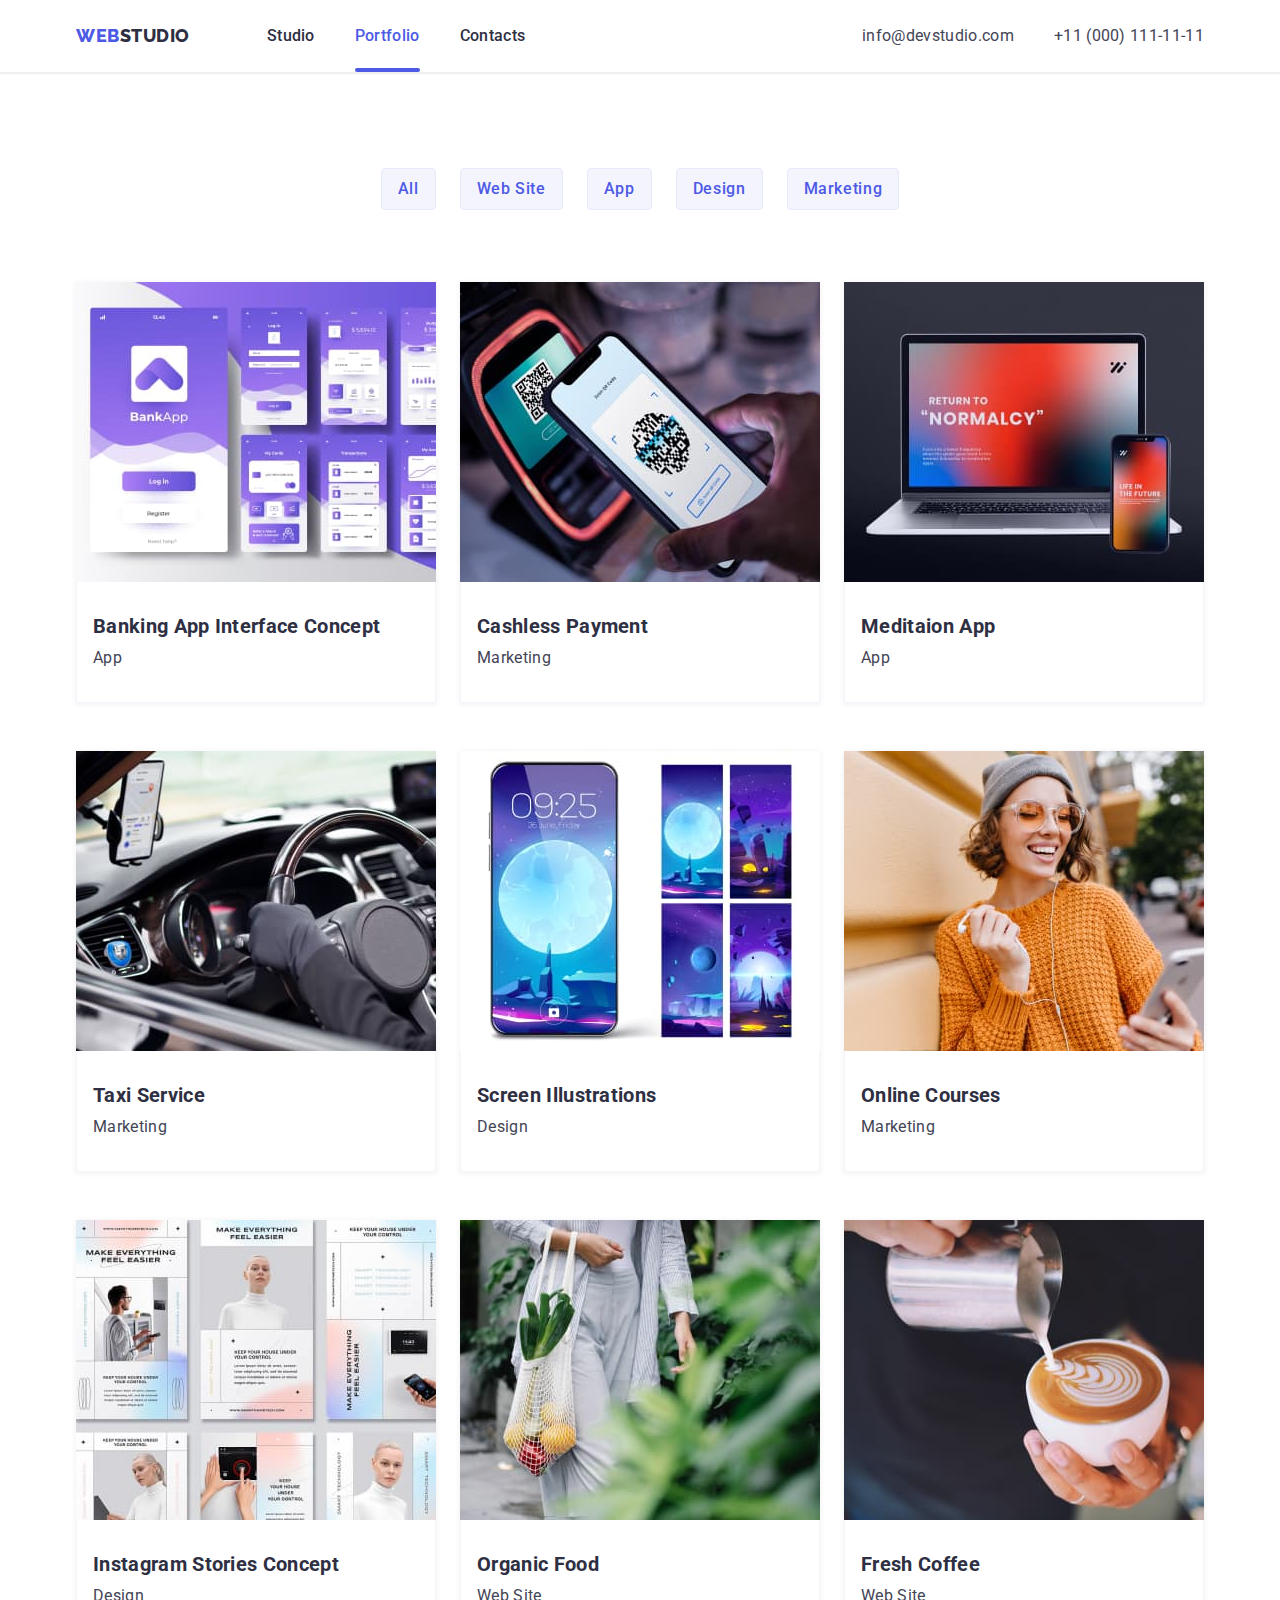
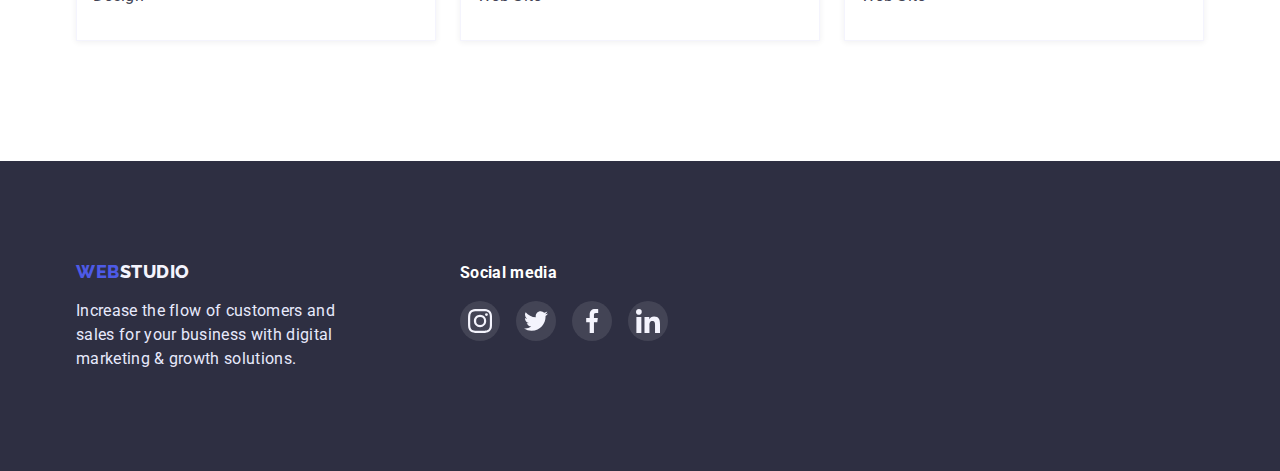
==== portfolio.html @ 5ba88cb9 "Скопіював попреднє" ====
<!DOCTYPE html>
<html lang="en">
  <head>
    <meta charset="UTF-8" />
    <meta http-equiv="X-UA-Compatible" content="IE=edge" />
    <meta name="viewport" content="width=device-width, initial-scale=1.0" />
    <title>Portfolio</title>
    <link rel="preconnect" href="https://fonts.googleapis.com" />
    <link rel="preconnect" href="https://fonts.gstatic.com" crossorigin />
    <link
      href="https://fonts.googleapis.com/css2?family=Raleway:wght@700;800&family=Roboto:wght@400;500;700;900&display=swap"
      rel="stylesheet"
    />
    <link
      rel="stylesheet"
      href="https://cdn.jsdelivr.net/npm/modern-normalize@1.1.0/modern-normalize.min.css"
    />
    <link rel="stylesheet" href="./css/styles.css" />
  </head>
  <body>
    <!---INFO HEADER-->
    <header class="page-header">
      <div class="container page-header-container">
        <nav class="page-nav">
          <a class="logo-link link" href="./index.html"
            >Web<span class="logo-navy-blue">studio</span></a
          >
          <ul class="menu list">
            <li class="menu-item">
              <a class="menu-link link" href="./index.html">Studio</a>
            </li>
            <li class="menu-item">
              <a class="menu-link link current-page" href="">Portfolio</a>
            </li>
            <li class="menu-item">
              <a class="menu-link link" href="">Contacts</a>
            </li>
          </ul>
        </nav>
        <ul class="contact-information list">
          <li class="mail menu-contact">
            <a class="mail-adress link" href="mailto:info@devstudio.com"
              >info@devstudio.com</a
            >
          </li>
          <li class="tel menu-contact">
            <a class="phone-number link" href="tel:+110001111111"
              >+11 (000) 111-11-11</a
            >
          </li>
        </ul>
      </div>
    </header>

    <!--MAIN FILTERS LIST-->
    <main>
      <section>
        <div class="container">
          <h1 class="portfolio-title visually-hidden">Our product</h1>
          <ul class="list filters-list-item">
            <li>
              <button type="button" class="filters-list">All</button>
            </li>
            <li>
              <button type="button" class="filters-list">Web Site</button>
            </li>
            <li>
              <button type="button" class="filters-list">App</button>
            </li>
            <li>
              <button type="button" class="filters-list">Design</button>
            </li>
            <li>
              <button type="button" class="filters-list">Marketing</button>
            </li>
          </ul>

          <!--MAIN CONTENT PICTURES-->
          <ul class="list portfolio-list">
            <li class="portfolio-list-card">
              <a href="" class="portfolio-link link">
                <div class="portfolio-list-overlay">
                  <img
                    src="./images/banking-app.jpg"
                    alt="Banking App Interface"
                    width="360"
                    height="300"
                  />
                  <p class="overlay">
                    14 Stylish and User-Friendly App Design Concepts · Task
                    Manager App · Calorie Tracker App · Exotic Fruit Ecommerce
                    App · Cloud Storage App
                  </p>
                </div>
                <div class="portfolio-card-text">
                  <h2 class="subtitle">Banking App Interface Concept</h2>
                  <p class="text">App</p>
                </div></a
              >
            </li>
            <li class="portfolio-list-card">
              <a href="" class="portfolio-link link">
                <div class="portfolio-list-overlay">
                  <img
                    src="./images/cashless-payment.jpg"
                    alt="Phone scans QR code"
                    width="360"
                    height="300"
                  />
                  <p class="overlay">
                    14 Stylish and User-Friendly App Design Concepts · Task
                    Manager App · Calorie Tracker App · Exotic Fruit Ecommerce
                    App · Cloud Storage App
                  </p>
                </div>
                <div class="portfolio-card-text">
                  <h2 class="subtitle">Cashless Payment</h2>
                  <p class="text">Marketing</p>
                </div></a
              >
            </li>
            <li class="portfolio-list-card">
              <a href="" class="portfolio-link link">
                <div class="portfolio-list-overlay">
                  <img
                    src="./images/meditaion-app.jpg"
                    alt="Lap top and phone"
                    width="360"
                    height="300"
                  />
                  <p class="overlay">
                    14 Stylish and User-Friendly App Design Concepts · Task
                    Manager App · Calorie Tracker App · Exotic Fruit Ecommerce
                    App · Cloud Storage App
                  </p>
                </div>
                <div class="portfolio-card-text">
                  <h2 class="subtitle">Meditaion App</h2>
                  <p class="text">App</p>
                </div></a
              >
            </li>
            <li class="portfolio-list-card">
              <a href="" class="portfolio-link link">
                <div class="portfolio-list-overlay">
                  <img
                    src="./images/taxi-service.jpg"
                    alt="Interior in the car"
                    width="360"
                    height="300"
                  />
                  <p class="overlay">
                    14 Stylish and User-Friendly App Design Concepts · Task
                    Manager App · Calorie Tracker App · Exotic Fruit Ecommerce
                    App · Cloud Storage App
                  </p>
                </div>
                <div class="portfolio-card-text">
                  <h2 class="subtitle">Taxi Service</h2>
                  <p class="text">Marketing</p>
                </div></a
              >
            </li>
            <li class="portfolio-list-card">
              <a href="" class="portfolio-link link">
                <div class="portfolio-list-overlay">
                  <img
                    src="./images/screen-illustration.jpg"
                    alt="Phone screen"
                    width="360"
                    height="300"
                  />
                  <p class="overlay">
                    14 Stylish and User-Friendly App Design Concepts · Task
                    Manager App · Calorie Tracker App · Exotic Fruit Ecommerce
                    App · Cloud Storage App
                  </p>
                </div>
                <div class="portfolio-card-text">
                  <h2 class="subtitle">Screen Illustrations</h2>
                  <p class="text">Design</p>
                </div></a
              >
            </li>
            <li class="portfolio-list-card">
              <a href="" class="portfolio-link link">
                <div class="portfolio-list-overlay">
                  <img
                    src="./images/online-courses.jpg"
                    alt="Girl with a phone"
                    width="360"
                    height="300"
                  />
                  <p class="overlay">
                    14 Stylish and User-Friendly App Design Concepts · Task
                    Manager App · Calorie Tracker App · Exotic Fruit Ecommerce
                    App · Cloud Storage App
                  </p>
                </div>
                <div class="portfolio-card-text">
                  <h2 class="subtitle">Online Courses</h2>
                  <p class="text">Marketing</p>
                </div></a
              >
            </li>
            <li class="portfolio-list-card">
              <a href="" class="portfolio-link link">
                <div class="portfolio-list-overlay">
                  <img
                    src="./images/insta-stories.jpg"
                    alt="Designer paintings"
                    width="360"
                    height="300"
                  />
                  <p class="overlay">
                    14 Stylish and User-Friendly App Design Concepts · Task
                    Manager App · Calorie Tracker App · Exotic Fruit Ecommerce
                    App · Cloud Storage App
                  </p>
                </div>
                <div class="portfolio-card-text">
                  <h2 class="subtitle">Instagram Stories Concept</h2>
                  <p class="text">Design</p>
                </div></a
              >
            </li>
            <li class="portfolio-list-card">
              <a href="" class="portfolio-link link">
                <div class="portfolio-list-overlay">
                  <img
                    src="./images/organic-food.jpg"
                    alt="Woman with fruit"
                    width="360"
                    height="300"
                  />
                  <p class="overlay">
                    14 Stylish and User-Friendly App Design Concepts · Task
                    Manager App · Calorie Tracker App · Exotic Fruit Ecommerce
                    App · Cloud Storage App
                  </p>
                </div>
                <div class="portfolio-card-text">
                  <h2 class="subtitle">Organic Food</h2>
                  <p class="text">Web Site</p>
                </div></a
              >
            </li>
            <li class="portfolio-list-card">
              <a href="" class="portfolio-link link">
                <div class="portfolio-list-overlay">
                  <img
                    src="./images/fresh-coffee.jpg"
                    alt="Barista makes coffee"
                    width="360"
                    height="300"
                  />
                  <p class="overlay">
                    14 Stylish and User-Friendly App Design Concepts · Task
                    Manager App · Calorie Tracker App · Exotic Fruit Ecommerce
                    App · Cloud Storage App
                  </p>
                </div>
                <div class="portfolio-card-text">
                  <h2 class="subtitle">Fresh Coffee</h2>
                  <p class="text">Web Site</p>
                </div></a
              >
            </li>
          </ul>
        </div>
      </section>
    </main>

    <!--FOOTER PART-->
    <footer class="footer">
      <div class="footer-position container">
        <div class="footer-size">
          <a class="logo-link link logo-block" href="./index.html">
            Web<span class="logo-cloud-color">studio</span></a
          >
          <p class="footer-text">
            Increase the flow of customers and sales for your business with
            digital marketing & growth solutions.
          </p>
        </div>
        <div class="footer-social-media">
          <h4 class="title-social-media">Social media</h4>
          <ul class="footer-social-list list">
            <li class="social-media-list-item">
              <a href="" class="social-media-list-link">
                <svg class="social-media-list-icon" width="24" height="24">
                  <use href="./images/icons.svg#instagram-footer"></use>
                </svg>
              </a>
            </li>
            <li class="social-media-list-item">
              <a href="" class="social-media-list-link">
                <svg class="social-media-list-icon" width="24" height="24">
                  <use href="./images/icons.svg#twitter-footer"></use>
                </svg>
              </a>
            </li>
            <li class="social-media-list-item">
              <a href="" class="social-media-list-link">
                <svg class="social-media-list-icon" width="24" height="24">
                  <use href="./images/icons.svg#facebook-footer"></use>
                </svg>
              </a>
            </li>
            <li class="social-media-list-item">
              <a href="" class="social-media-list-link">
                <svg class="social-media-list-icon" width="24" height="24">
                  <use href="./images/icons.svg#linkedin-footer"></use>
                </svg>
              </a>
            </li>
          </ul>
        </div>
      </div>
    </footer>
  </body>
</html>
---- css/styles.css ----
/* ЗМІННІ ЗНАЧЕННЯ */

:root {
    --accent-color: #2E2F42;
    --secondary-color: #434455;
    --iris-color: #4D5AE5;
    --primary-white-color: #FFFFFF;
    --button-active-color: #404BBF;
    --cloud-color: #F4F4FD;
    --footer-text-color: #E7E9FC;
    --header-color-shadow: 0px 2px 1px rgba(46, 47, 66, 0.08);
    --team-list-color-shadow: 0px 1px 6px rgba(46, 47, 66, 0.08),
        0px 1px 1px rgba(46, 47, 66, 0.16),
        0px 2px 1px rgba(46, 47, 66, 0.08);
    --portolio-card-shadow: 0px 1px 6px rgba(46, 47, 66, 0.08);
    --social-list-link-hower-focus-bg-color: #31D0AA;
    --customers-list-color: #8E8F99;
    --transition-dur-and-func: 250ms cubic-bezier(0.4, 0, 0.2, 1);
}

/* ДЕФОЛТНІ СКИДАННЯ */

h1,
h2,
h3,
h4,
p {
    margin-top: 0;
    margin-bottom: 0;
}

ul,
ol {
    margin-top: 0;
    margin-bottom: 0;
    padding-left: 0;
}

img {
    display: block;
}


.list {
    list-style: none;
}

.link {
    text-decoration: none;
}

button {
    cursor: pointer;
}

/* ГЛОБАЛЬНІ ЗНАЧЕННЯ */
body {
    color: var(--accent-color);
    background-color: var(--primary-white-color);
    font-family: 'Roboto', sans-serif;
    font-weight: 400;
    font-size: 16px;
    line-height: 1.5;
    letter-spacing: 0.02em;
}

.container {
    width: 1158px;
    margin-left: auto;
    margin-right: auto;
    padding-left: 15px;
    padding-right: 15px;
}

.section {
    padding-top: 120px;
    padding-bottom: 120px;
}


/* WEBSTUDIO */

/* HEADER STYLES */

.page-header {
    box-shadow: var(--header-color-shadow);
}

.page-header-container {
    display: flex;
    align-items: center;
}

.page-nav {
    display: flex;
    align-items: center;
}

.menu {
    display: flex;
    align-items: center;
}

.contact-information {
    margin-left: auto;
    display: flex;
    align-items: center;
}

.logo-link {
    font-family: 'Raleway', sans-serif;
    font-weight: 800;
    font-size: 18px;
    line-height: 1.16;
    letter-spacing: 0.03em;
    margin-right: 77px;
    color: var(--iris-color);
    text-transform: uppercase;
}


.logo-navy-blue {
    color: var(--accent-color);
}

.menu-item:not(:last-child) {
    margin-right: 40px;
}

.menu-item {
    position: relative;
}


.menu-link {
    display: block;
    padding: 24px 0px;
    font-weight: 500;
    color: var(--accent-color);
    transition: color var(--transition-dur-and-func);

}

.menu-link.current-page::after {
    content: "";
    position: absolute;
    display: block;
    width: 100%;
    height: 4px;
    bottom: 0;
    border-radius: 2px;
    background-color: var(--iris-color);

}

.menu-link.current-page {
    color: var(--iris-color);
}


.menu-link:hover,
.menu-link:focus {
    color: var(--secondary-color);
}

.current-page:hover,
.current-page:focus {
    color: var(--iris-color);
}

.menu-link:active {
    color: var(--iris-color);
}

.mail-adress,
.phone-number {
    color: var(--secondary-color);
    transition: color var(--transition-dur-and-func);
}

.phone-number:hover,
.mail-adress:hover,
.phone-number:focus,
.mail-adress:focus {
    color: var(--iris-color);
}

.menu-contact:first-child {
    margin-right: 40px;
}

/* HERO */

.hero {
    max-width: 1440px;
    margin-left: auto;
    margin-right: auto;
    padding-top: 192px;
    padding-bottom: 192px;
    text-align: center;
    background-image: linear-gradient(rgba(46, 47, 66, 0.7), rgba(46, 47, 66, 0.7)), url("../images/hero-picture.jpg");
    background-size: cover;
    background-position: center;
    background-color: var(--accent-color);
}

.hero-title {
    margin-left: auto;
    margin-right: auto;
    margin-bottom: 48px;
    max-width: 500px;
    font-weight: 700;
    font-size: 56px;
    line-height: 1.07;
    letter-spacing: 0.02em;
    color: var(--primary-white-color);
}

.button-order {
    padding: 16px 32px;
    border: none;
    border-radius: 4px;
    font-family: inherit;
    font-weight: 500;
    font-size: 16px;
    line-height: 1.19;
    letter-spacing: 0.04em;
    color: var(--primary-white-color);
    background: var(--iris-color);
    transition: background-color var(--transition-dur-and-func), box-shadow var(--transition-dur-and-func);
}

.button-order:hover,
.button-order:focus {
    background-color: var(--iris-color);
    box-shadow: 0px 1px 6px rgba(46, 47, 66, 0.08), 0px 1px 1px rgba(46, 47, 66, 0.16), 0px 2px 1px rgba(46, 47, 66, 0.08);
}

.button-order:active {
    background-color: var(--button-active-color);
    box-shadow: 0px 4px 4px rgba(0, 0, 0, 0.15);
}

/* < !--SECTION 1 FEATURE--> */

.bg-feature-item {
    display: flex;
    align-items: center;
    justify-content: center;
    padding-top: 24px;
    padding-bottom: 24px;
    margin-bottom: 8px;
    background-color: var(--cloud-color);
}

.section-feature {
    padding-top: 120px;
}

.feature-list {
    display: flex;
    justify-content: center;
    align-items: center;
    gap: 24px;
}

.feature-item {
    width: 264px;
}


.visually-hidden {
    position: absolute;
    white-space: nowrap;
    width: 1px;
    height: 1px;
    overflow: hidden;
    border: 0;
    padding: 0;
    clip: rect(0 0 0 0);
    clip-path: inset(50%);
    margin: -1px;
}

.titel {
    font-weight: 700;
    font-size: 36px;
    line-height: 1.11;
    text-align: center;
    text-transform: capitalize;
    color: var(--accent-color);
    margin-bottom: 72px;
}

.subtitle {
    font-weight: 700;
    font-size: 20px;
    line-height: 1.2;
    color: var(--accent-color);
    margin-bottom: 8px;
}

.text {
    color: var(--secondary-color);
}

/* SECTION 2 WHAT ARE WE DOING */

.work {
    display: flex;
    align-items: center;
    gap: 24px;
}


/* < !--SECTION 3 ABOUT OUR TEAM-->*/
.team {
    background-color: var(--cloud-color);
}

.team-list {
    background-color: var(--primary-white-color);
    box-shadow: var(--team-list-color-shadow);
    border-radius: 0px 0px 4px 4px;
}

.team-members {
    display: flex;
    align-items: center;
    gap: 24px;

}

.team-name {
    padding: 32px 16px;
    text-align: center;
}

.social-list {
    display: flex;
    justify-content: center;
    gap: 24px;
    margin-top: 12px;
}

.social-list-link {
    display: flex;
    justify-content: center;
    align-items: center;
    width: 40px;
    height: 40px;
    border-radius: 50%;
    background-color: var(--iris-color);
}

/* .social-list-link:hover,
.social-list-link:focus {
    background-color: var(--social-list-link-hower-focus-bg-color);
} */

.social-list-icon {
    fill: var(--cloud-color);
}

/* SECTION 4 CUSTOMERS */

.customers-list {
    display: flex;
    justify-content: center;
    align-items: center;
    gap: 24px;
}

.customers-list-item {
    width: 168px;
    height: 88px;
}

.customers-list-link {
    display: flex;
    justify-content: center;
    align-items: center;
    padding: 16px 32px;
    border: 1px solid var(--customers-list-color);
    border-radius: 4px;
    color: var(--customers-list-color);
    transition: color var(--transition-dur-and-func), border-color var(--transition-dur-and-func);
}

.customers-list-icon {
    fill: currentColor;
}

.customers-list-item>.customers-list-link:hover,
.customers-list-item>.customers-list-link:focus {
    color: var(--iris-color);
    border-color: var(--iris-color);
}

/* PORTFOLIO */

.portfolio-title {
    font-weight: 500;
    font-size: 56px;
    line-height: 1.07;
    letter-spacing: 0.02em;
    color: var(--accent-color);
}

.filters-list {
    padding: 8px 16px;
    border: 1px solid var(--footer-text-color);
    border-radius: 4px;
    font-family: inherit;
    font-weight: 500;
    font-size: 16px;
    line-height: 1.5;
    border-radius: 4px;
    letter-spacing: 0.04em;
    color: var(--iris-color);
    background: var(--cloud-color);
    text-align: center;
    transition: color var(--transition-dur-and-func), background-color var(--transition-dur-and-func), border var(--transition-dur-and-func), box-shadow var(--transition-dur-and-func);
}

.filters-list:hover,
.filters-list:focus {
    color: var(--primary-white-color);
    background-color: var(--iris-color);
    border: 1px solid var(--iris-color);
    box-shadow: 0px 3px 1px rgba(0, 0, 0, 0.1), 0px 2px 1px rgba(0, 0, 0, 0.08), 0px 2px 2px rgba(0, 0, 0, 0.12);
}

.filters-list:active {
    color: var(--primary-white-color);
    background-color: var(--iris-color);
}

.filters-list-item {
    display: flex;
    justify-content: center;
    align-items: center;
    gap: 24px;
    padding-top: 96px;
    margin-bottom: 72px;
}

.portfolio-list {
    display: flex;
    flex-wrap: wrap;
    row-gap: 48px;
    column-gap: 24px;
    padding-bottom: 120px;

}

.portfolio-list-card {
    box-shadow: var(--portolio-card-shadow);
}

.portfolio-card-text {

    border-left: 0.5px solid var(--cloud-color);
    border-bottom: 0.5px solid var(--cloud-color);
    border-right: 0.5px solid var(--cloud-color);

    padding-top: 32px;
    padding-bottom: 32px;
    padding-left: 16px;
}

.portfolio-link {
    display: block;
    transition: box-shadow var(--transition-dur-and-func);
}

.portfolio-list-overlay {
    position: relative;
    overflow: hidden;
}

.overlay {
    position: absolute;
    left: 0;
    top: 0;
    width: 100%;
    height: 100%;
    padding-top: 40px;
    padding-bottom: 164px;
    padding-left: 32px;
    padding-right: 32px;
    overflow: auto;
    transform: translate(0, 100%);
    background-color: var(--iris-color);
    color: var(--cloud-color);
    transition: transform var(--transition-dur-and-func);
}

.portfolio-link:hover,
.portfolio-link:focus {

    box-shadow: 0px 1px 6px rgba(46, 47, 66, 0.08),
        0px 1px 1px rgba(46, 47, 66, 0.16),
        0px 2px 1px rgba(46, 47, 66, 0.08);
}

.portfolio-link:hover .overlay,
.portfolio-link:focus .overlay {
    transform: translate(0, 0);
}

/* < !--FOOTER PART--> */

.footer .logo-block {
    display: block;
    margin-bottom: 16px;
}

.footer {
    padding-top: 100px;
    padding-bottom: 100px;
    background: var(--accent-color);
}

.footer-size {
    margin-left: 0;
    margin-right: 120px;
    width: 264px;
}

.footer-position {
    display: flex;
    align-items: baseline;
}

.logo-cloud-color {
    font-family: 'Raleway', sans-serif;
    font-weight: 800;
    font-size: 18px;
    line-height: 1.16;
    letter-spacing: 0.03em;
    color: var(--cloud-color);
    text-transform: uppercase;
}

.footer-text {
    color: var(--footer-text-color);
}

.title-social-media {
    font-weight: 700;
    font-size: 16px;
    line-height: 1.5;
    color: var(--primary-white-color);
    margin-bottom: 16px;

}

.footer-social-media {
    display: block;
    align-items: center;
    justify-content: center;
}

.footer-social-list {
    display: flex;
    align-items: center;
    justify-content: center;
    gap: 16px;
}

.social-media-list-link {
    display: flex;
    justify-content: center;
    align-items: center;
    width: 40px;
    height: 40px;
    border-radius: 50%;
    background-color: rgba(255, 255, 255, 0.1);
    transition: background-color var(--transition-dur-and-func);
}

.social-media-list-link:hover,
.social-media-list-link:focus {
    background-color: var(--social-list-link-hower-focus-bg-color);
}

/* BACKDROP/MODAL BUTTON */

.backdrop {
    position: fixed;
    top: 0;
    left: 0;
    z-index: 100;
    width: 100%;
    height: 100%;
    background-color: rgba(46, 47, 66, 0.4);
    transition: opacity var(--transition-dur-and-func), visibility var(--transition-dur-and-func);
}

.backdrop.is-hidden {
    opacity: 0;
    visibility: hidden;
    pointer-events: none;
}

.modal {
    position: absolute;
    top: 50%;
    left: 50%;
    transform: translate(-50%, -50%);
    width: 408px;
    height: 576px;
    background-color: #FCFCFC;
    box-shadow: 0px 1px 1px rgba(0, 0, 0, 0.14), 0px 1px 3px rgba(0, 0, 0, 0.12), 0px 2px 1px rgba(0, 0, 0, 0.2);
    border-radius: 4px;
}

.modal-close-btn {
    position: absolute;
    top: 24px;
    right: 24px;
    display: flex;
    justify-content: center;
    align-items: center;
    width: 24px;
    height: 24px;
    border-radius: 50%;
    background-color: var(--footer-text-color);
    border: 1px solid rgba(0, 0, 0, 0.1);
    padding: 0;
    transition: box-shadow var(--transition-dur-and-func);
}

.modal-close-btn:hover,
.modal-close-btn:focus {
    box-shadow: 0px 1px 6px rgba(46, 47, 66, 0.08), 0px 1px 1px rgba(46, 47, 66, 0.16), 0px 2px 1px rgba(46, 47, 66, 0.08);
}
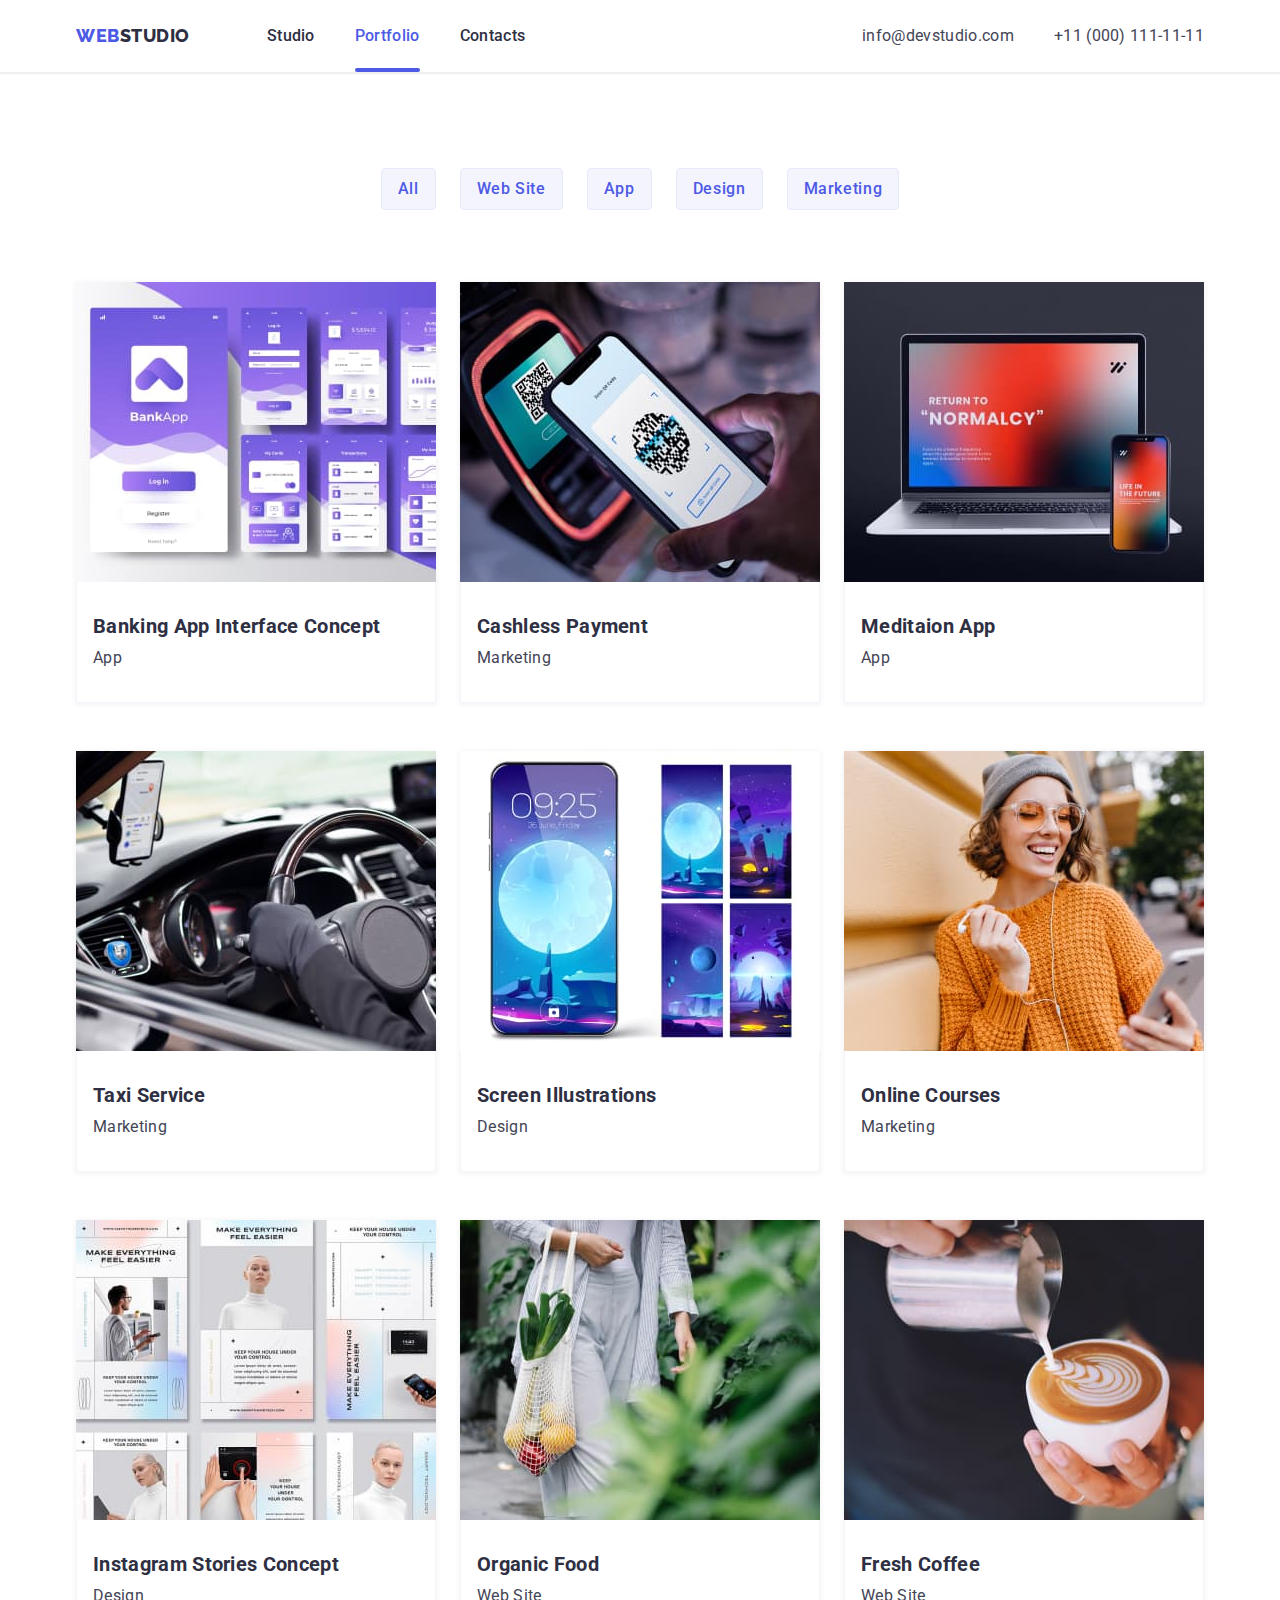
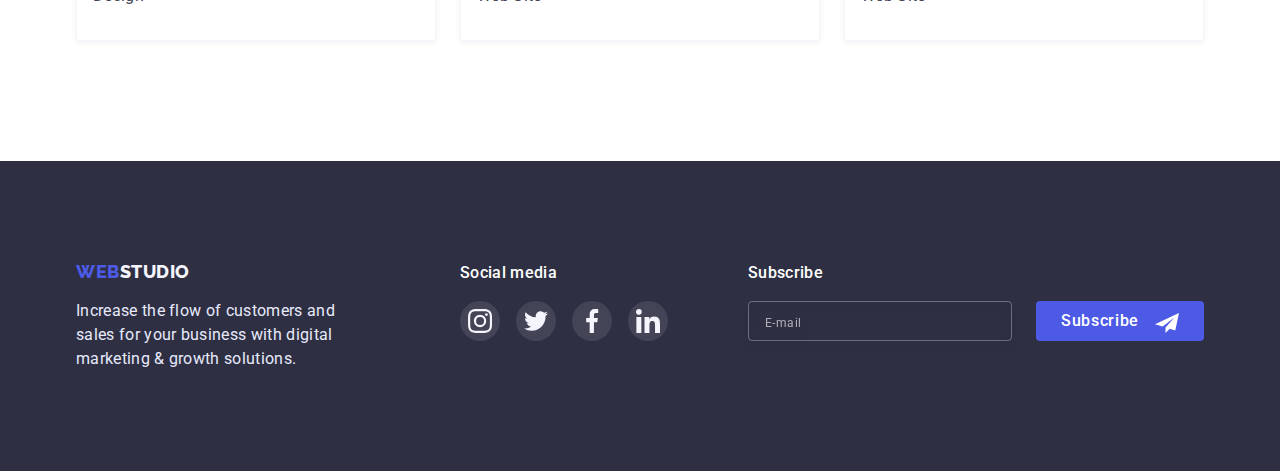
==== commit c3d3570d: "На перевірку" ====
--- a/portfolio.html
+++ b/portfolio.html
@@ -316,6 +316,24 @@
             </li>
           </ul>
         </div>
+        <form class="footer-form">
+          <label for="email" class="footer-input-field">
+            <p class="footer-input-descript">Subscribe</p>
+            <input
+              type="email"
+              class="footer-input"
+              name="user_email"
+              placeholder="E-mail"
+              required
+              id="email"
+          /></label>
+          <button type="submit" class="footer-sub-btn">
+            Subscribe
+            <svg class="footer-sub-icon" width="24" height="24">
+              <use href="./images/icons.svg#frame-subscribe"></use>
+            </svg>
+          </button>
+        </form>
       </div>
     </footer>
   </body>
--- a/css/styles.css
+++ b/css/styles.css
@@ -226,13 +226,13 @@
     line-height: 1.19;
     letter-spacing: 0.04em;
     color: var(--primary-white-color);
-    background: var(--iris-color);
+    background-color: var(--iris-color);
     transition: background-color var(--transition-dur-and-func), box-shadow var(--transition-dur-and-func);
 }
 
 .button-order:hover,
 .button-order:focus {
-    background-color: var(--iris-color);
+    background-color: var(--button-active-color);
     box-shadow: 0px 1px 6px rgba(46, 47, 66, 0.08), 0px 1px 1px rgba(46, 47, 66, 0.16), 0px 2px 1px rgba(46, 47, 66, 0.08);
 }
 
@@ -351,12 +351,13 @@
     height: 40px;
     border-radius: 50%;
     background-color: var(--iris-color);
-}
-
-/* .social-list-link:hover,
+    transition: background-color var(--transition-dur-and-func);
+}
+
+.social-list-link:hover,
 .social-list-link:focus {
-    background-color: var(--social-list-link-hower-focus-bg-color);
-} */
+    background-color: var(--button-active-color);
+}
 
 .social-list-icon {
     fill: var(--cloud-color);
@@ -548,7 +549,7 @@
 }
 
 .title-social-media {
-    font-weight: 700;
+    font-weight: 500;
     font-size: 16px;
     line-height: 1.5;
     color: var(--primary-white-color);
@@ -583,6 +584,79 @@
 .social-media-list-link:hover,
 .social-media-list-link:focus {
     background-color: var(--social-list-link-hower-focus-bg-color);
+}
+
+.footer-input-descript {
+    font-weight: 500;
+    font-size: 16px;
+    line-height: 1.5;
+    margin-bottom: 16px;
+    color: var(--primary-white-color);
+}
+
+.footer-form {
+    display: flex;
+    align-items: flex-end;
+    margin-left: auto;
+}
+
+.footer-input {
+    width: 264px;
+    height: 40px;
+    border: 1px solid rgba(255, 255, 255, 0.3);
+    filter: drop-shadow(0px 4px 4px rgba(0, 0, 0, 0.15));
+    border-radius: 4px;
+    padding-left: 16px;
+    color: var(--primary-white-color);
+    background-color: transparent;
+    transition: border-color var(--transition-dur-and-func);
+}
+
+.footer-input:focus {
+    outline: none;
+    border-color: var(--iris-color);
+}
+
+.footer-input::placeholder {
+    font-size: 12px;
+    line-height: 2;
+    letter-spacing: 0.04em;
+    color: rgba(255, 255, 255, 0.6);
+}
+
+.footer-input-field {
+    display: flex;
+    flex-direction: column;
+
+}
+
+.footer-sub-btn {
+    position: relative;
+    display: block;
+    min-width: 168px;
+    min-height: 40px;
+    margin-left: 24px;
+    padding: 8px 64px 8px 24px;
+    border: none;
+    border-radius: 4px;
+    font-family: inherit;
+    font-weight: 500;
+    font-size: 16px;
+    line-height: 1.19;
+    letter-spacing: 0.04em;
+    color: var(--primary-white-color);
+    background: var(--iris-color);
+    transition: background-color var(--transition-dur-and-func);
+}
+
+.footer-sub-icon {
+    position: absolute;
+    margin-left: 16px;
+}
+
+.footer-sub-btn:hover,
+.footer-sub-btn:focus {
+    background-color: var(--button-active-color);
 }
 
 /* BACKDROP/MODAL BUTTON */
@@ -614,7 +688,9 @@
     background-color: #FCFCFC;
     box-shadow: 0px 1px 1px rgba(0, 0, 0, 0.14), 0px 1px 3px rgba(0, 0, 0, 0.12), 0px 2px 1px rgba(0, 0, 0, 0.2);
     border-radius: 4px;
-}
+    padding: 72px 24px 24px 24px;
+}
+
 
 .modal-close-btn {
     position: absolute;
@@ -629,10 +705,152 @@
     background-color: var(--footer-text-color);
     border: 1px solid rgba(0, 0, 0, 0.1);
     padding: 0;
-    transition: box-shadow var(--transition-dur-and-func);
+    transition: fill var(--transition-dur-and-func), background-color var(--transition-dur-and-func);
 }
 
 .modal-close-btn:hover,
 .modal-close-btn:focus {
-    box-shadow: 0px 1px 6px rgba(46, 47, 66, 0.08), 0px 1px 1px rgba(46, 47, 66, 0.16), 0px 2px 1px rgba(46, 47, 66, 0.08);
+    fill: var(--primary-white-color);
+    background-color: var(--button-active-color);
+}
+
+.text-contact {
+    font-weight: 600;
+    text-align: center;
+    margin-bottom: 16px;
+}
+
+.modal-form {
+    display: flex;
+    flex-direction: column;
+}
+
+.modal-form-input {
+    width: 100%;
+    height: 40px;
+    border: 1px solid rgba(33, 33, 33, 0.2);
+    border-radius: 4px;
+    padding-left: 38px;
+    transition: border-color var(--transition-dur-and-func);
+}
+
+.modal-form-input:focus {
+    outline: none;
+    border-color: var(--iris-color);
+}
+
+.modal-form-description {
+    display: block;
+    font-size: 12px;
+    line-height: 1.3;
+    letter-spacing: 0.04em;
+    color: var(--customers-list-color);
+    margin-bottom: 4px;
+}
+
+.modal-form-field {
+    margin-bottom: 8px;
+}
+
+.input-form-modal-wrapper {
+    display: block;
+    position: relative;
+}
+
+.modal-form-input-icon {
+    position: absolute;
+    top: 50%;
+    left: 12px;
+    transform: translateY(-50%);
+    fill: var(--accent-color);
+    transition: fiil var(--transition-dur-and-func);
+}
+
+.modal-form-input:focus+.modal-form-input-icon {
+    fill: var(--iris-color);
+}
+
+.modal-form-message {
+    width: 100%;
+    height: 120px;
+    padding: 8px 16px;
+    resize: none;
+    border: 1px solid rgba(33, 33, 33, 0.2);
+    border-radius: 4px;
+    transition: border-color var(--transition-dur-and-func);
+}
+
+.modal-form-message:focus {
+    outline: none;
+    border-color: var(--iris-color);
+}
+
+.modal-form-message::placeholder {
+    font-size: 12px;
+    line-height: 1.3;
+    letter-spacing: 0.04em;
+    color: rgba(117, 117, 117, 0.5);
+}
+
+.modal-form-check-description::before {
+    content: "";
+    display: block;
+    width: 16px;
+    height: 16px;
+    border: 1.25px solid var(--accent-color);
+    border-radius: 2px;
+    cursor: pointer;
+    margin-right: 8px;
+    transition: background-color var(--transition-dur-and-func), background-image var(--transition-dur-and-func), border-color var(--transition-dur-and-func);
+}
+
+.modal-form-check:checked+.modal-form-check-description::before {
+    background-color: var(--button-active-color);
+    background-image: url("../images/galochka.svg");
+    background-repeat: no-repeat;
+    background-position: center;
+    border-color: var(--button-active-color);
+    padding: 4px 3px;
+    background-origin: padding-box;
+}
+
+.modal-form-check:focus+.modal-form-check-description::before {
+    border-color: var(--button-active-color);
+}
+
+.modal-form-check-description {
+    display: flex;
+    align-items: center;
+    font-size: 12px;
+    line-height: 1.3;
+    letter-spacing: 0.04em;
+    color: #757575;
+    margin-bottom: 24px;
+}
+
+.modal-form-submit {
+    align-self: center;
+    min-width: 169px;
+    padding: 16px 32px;
+    border: none;
+    border-radius: 4px;
+    font-family: inherit;
+    font-weight: 500;
+    font-size: 16px;
+    line-height: 1.19;
+    letter-spacing: 0.04em;
+    color: var(--primary-white-color);
+    background-color: var(--iris-color);
+    box-shadow: 0px 4px 4px rgba(0, 0, 0, 0.15);
+    transition: background-color var(--transition-dur-and-func), box-shadow var(--transition-dur-and-func);
+}
+
+.modal-form-submit:hover,
+.modal-form-submit:focus {
+    background-color: var(--button-active-color);
+    box-shadow: 0px 4px 4px rgba(0, 0, 0, 0.15);
+}
+
+.privacy-link-color {
+    color: var(--iris-color)
 }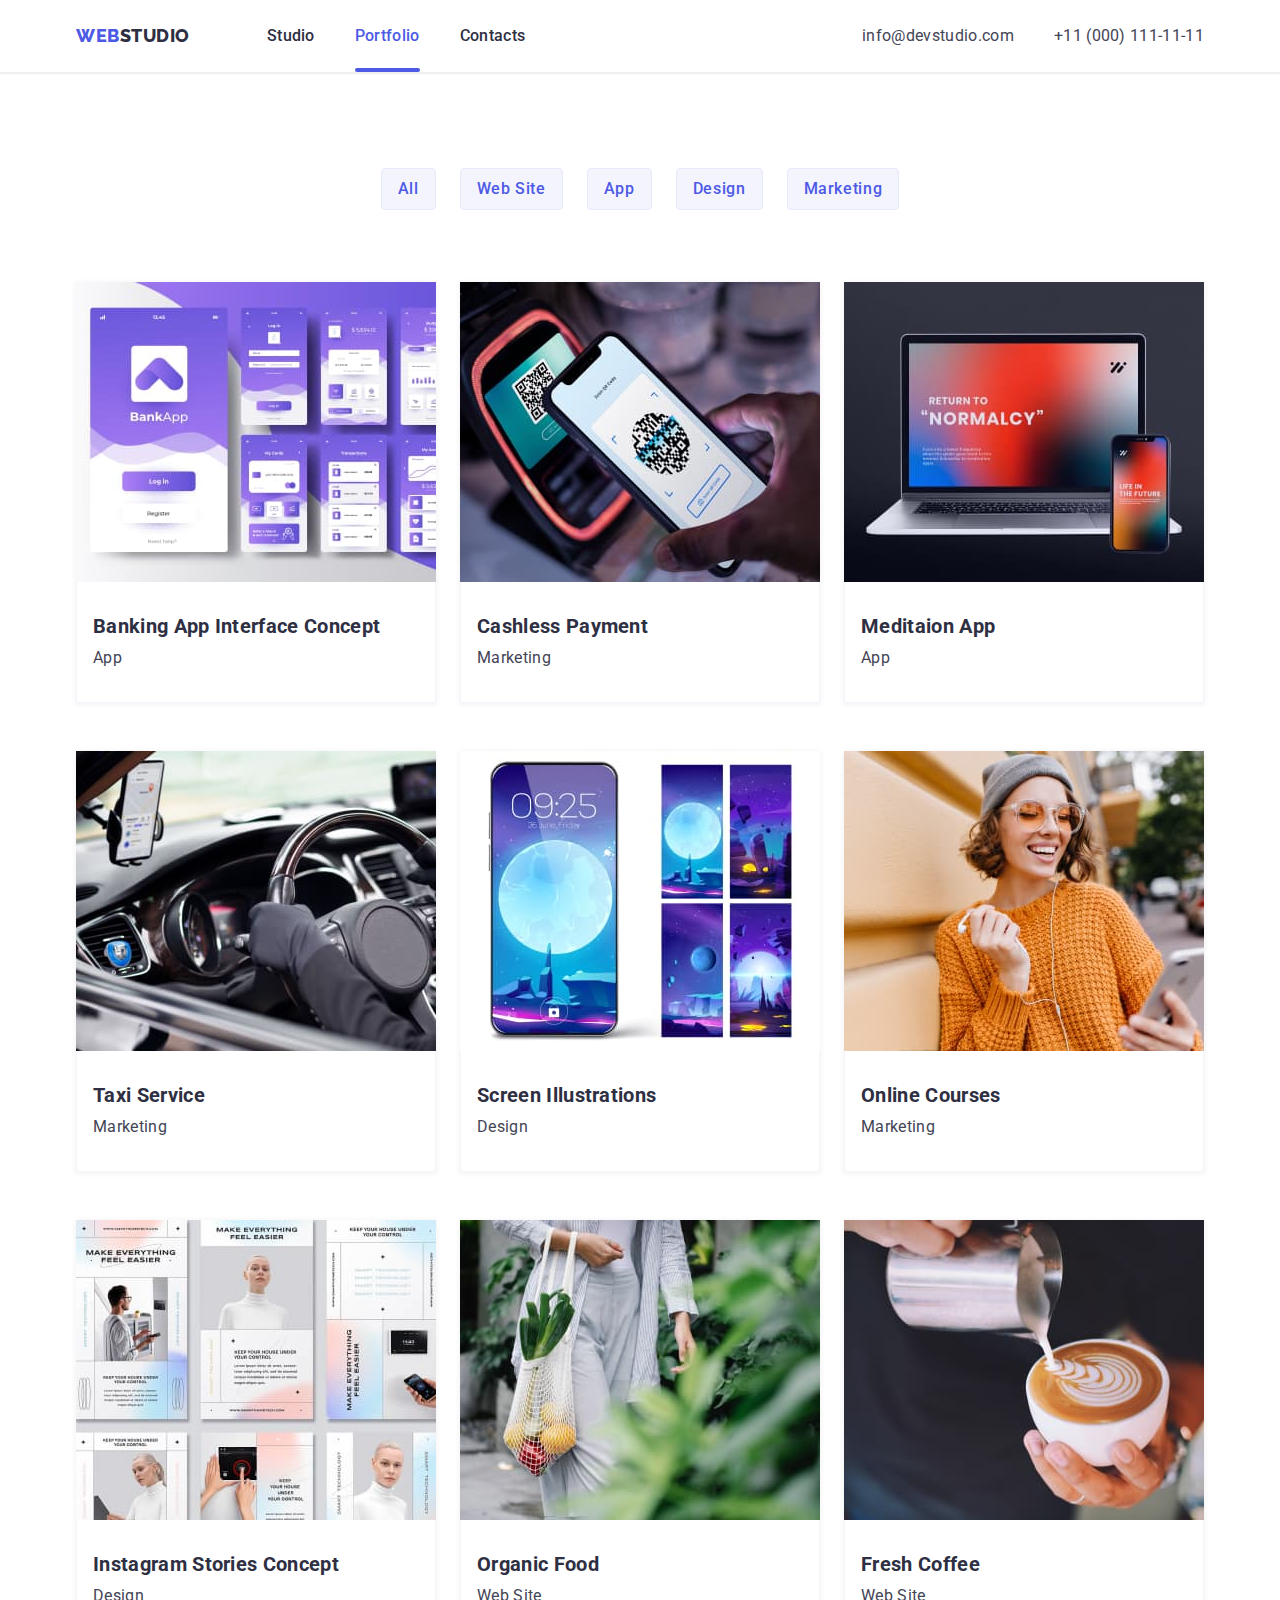
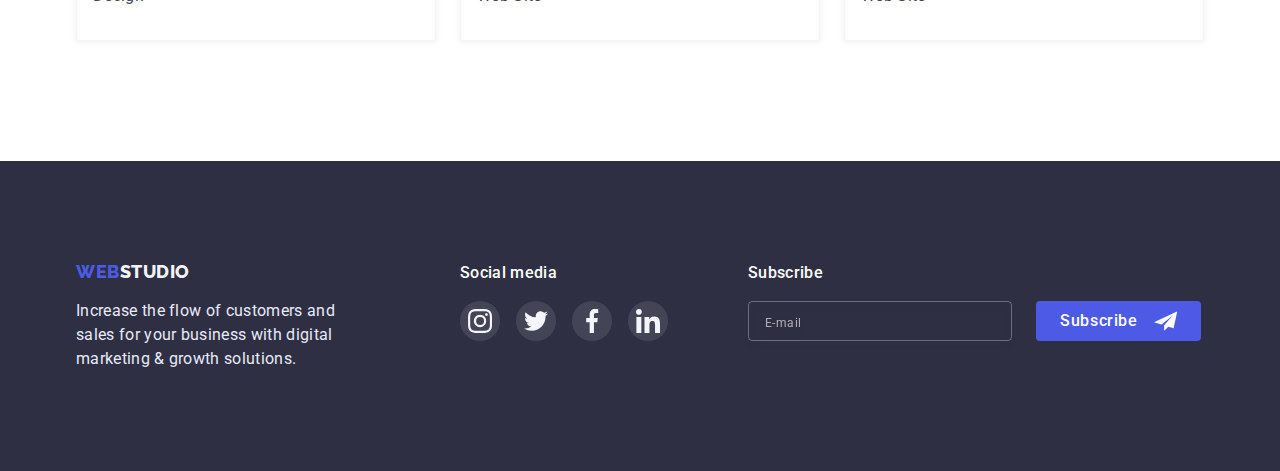
==== commit 6b6687d9: "на перевірку 2" ====
--- a/portfolio.html
+++ b/portfolio.html
@@ -316,24 +316,25 @@
             </li>
           </ul>
         </div>
-        <form class="footer-form">
-          <label for="email" class="footer-input-field">
-            <p class="footer-input-descript">Subscribe</p>
+        <!-- SUBSCRIBE FOOTER -->
+        <div class="footer-subscribe-div">
+          <p class="footer-input-descript">Subscribe</p>
+          <form class="footer-form">
             <input
               type="email"
               class="footer-input"
               name="user_email"
               placeholder="E-mail"
               required
-              id="email"
-          /></label>
-          <button type="submit" class="footer-sub-btn">
-            Subscribe
-            <svg class="footer-sub-icon" width="24" height="24">
-              <use href="./images/icons.svg#frame-subscribe"></use>
-            </svg>
-          </button>
-        </form>
+            />
+            <button type="submit" class="footer-sub-btn">
+              Subscribe
+              <svg class="footer-sub-icon" width="24" height="24">
+                <use href="./images/icons.svg#frame-subscribe"></use>
+              </svg>
+            </button>
+          </form>
+        </div>
       </div>
     </footer>
   </body>
--- a/css/styles.css
+++ b/css/styles.css
@@ -586,6 +586,17 @@
     background-color: var(--social-list-link-hower-focus-bg-color);
 }
 
+/* SUBSCRIBE FOOTER */
+
+.footer-subscribe-div {
+    margin-left: 80px;
+}
+
+.footer-form {
+    display: flex;
+    align-items: center;
+}
+
 .footer-input-descript {
     font-weight: 500;
     font-size: 16px;
@@ -594,19 +605,13 @@
     color: var(--primary-white-color);
 }
 
-.footer-form {
-    display: flex;
-    align-items: flex-end;
-    margin-left: auto;
-}
-
 .footer-input {
     width: 264px;
     height: 40px;
+    padding: 8px 16px;
     border: 1px solid rgba(255, 255, 255, 0.3);
     filter: drop-shadow(0px 4px 4px rgba(0, 0, 0, 0.15));
     border-radius: 4px;
-    padding-left: 16px;
     color: var(--primary-white-color);
     background-color: transparent;
     transition: border-color var(--transition-dur-and-func);
@@ -624,19 +629,13 @@
     color: rgba(255, 255, 255, 0.6);
 }
 
-.footer-input-field {
-    display: flex;
-    flex-direction: column;
-
-}
-
 .footer-sub-btn {
-    position: relative;
-    display: block;
-    min-width: 168px;
-    min-height: 40px;
+    display: flex;
+    align-items: center;
+    width: 165px;
+    padding: 8px 24px;
+    gap: 16px;
     margin-left: 24px;
-    padding: 8px 64px 8px 24px;
     border: none;
     border-radius: 4px;
     font-family: inherit;
@@ -647,11 +646,6 @@
     color: var(--primary-white-color);
     background: var(--iris-color);
     transition: background-color var(--transition-dur-and-func);
-}
-
-.footer-sub-icon {
-    position: absolute;
-    margin-left: 16px;
 }
 
 .footer-sub-btn:hover,
@@ -684,7 +678,6 @@
     left: 50%;
     transform: translate(-50%, -50%);
     width: 408px;
-    height: 576px;
     background-color: #FCFCFC;
     box-shadow: 0px 1px 1px rgba(0, 0, 0, 0.14), 0px 1px 3px rgba(0, 0, 0, 0.12), 0px 2px 1px rgba(0, 0, 0, 0.2);
     border-radius: 4px;
@@ -770,7 +763,12 @@
     fill: var(--iris-color);
 }
 
+.modal-form-field-comment {
+    margin-bottom: 16px;
+}
+
 .modal-form-message {
+    display: block;
     width: 100%;
     height: 120px;
     padding: 8px 16px;
